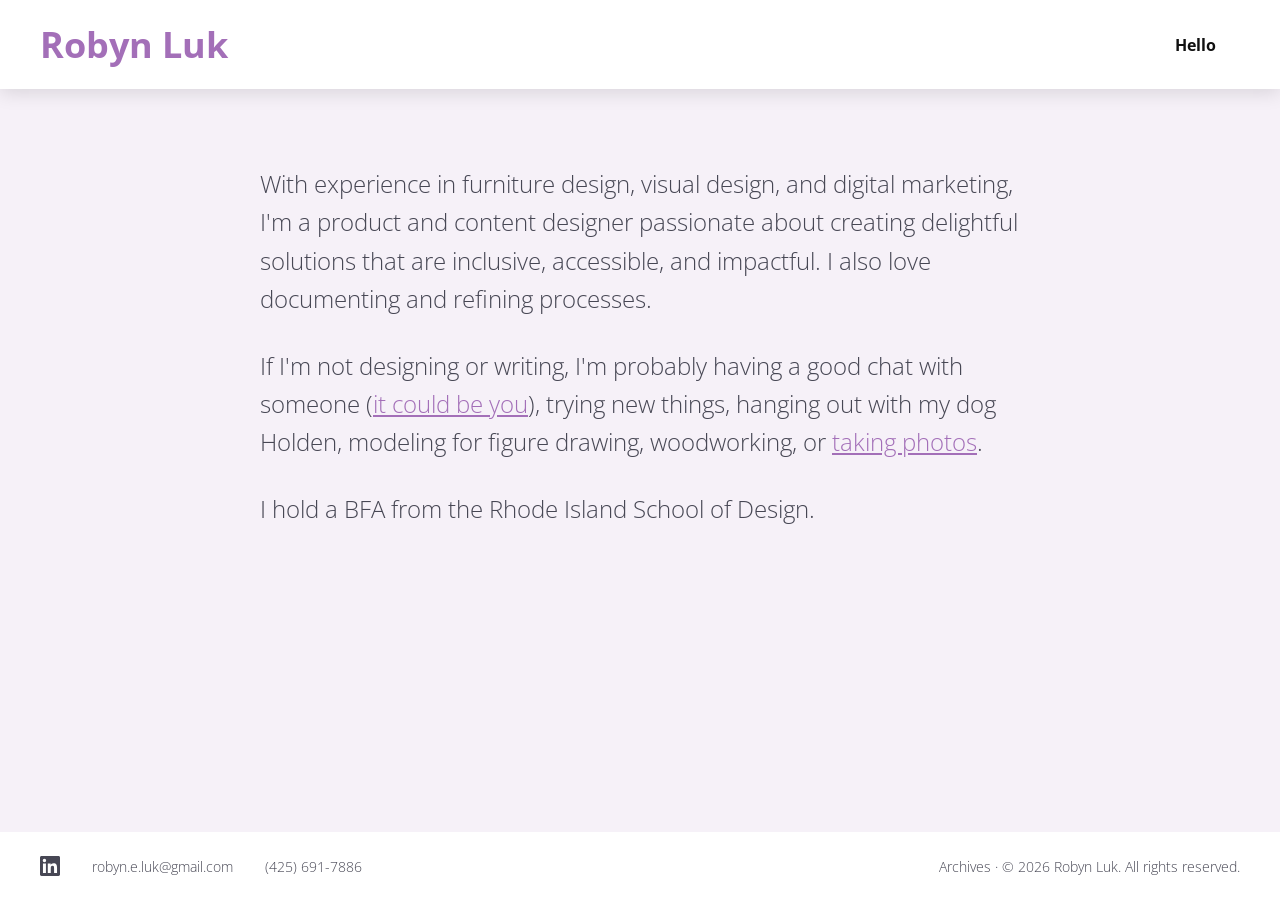
==== hello.html @ c34fe5bb "Initial commit: portfolio splash page word search" ====
<!doctype html>
<html lang="en">
<head>
<meta charset="UTF-8" />
<meta name="viewport" content="width=device-width, initial-scale=1.0" />
<title>Robyn Luk — Hello</title>
<link rel="preconnect" href="https://fonts.googleapis.com">
<link rel="preconnect" href="https://fonts.gstatic.com" crossorigin>
<link href="https://fonts.googleapis.com/css2?family=Open+Sans:wght@300;400;600;700;800&display=swap" rel="stylesheet">
<link rel="stylesheet" href="style.css">
</head>
<body>
<div class="page page--scroll">
  <header class="nav">
    <a class="nav__logo" href="index.html">Robyn Luk</a>
    <nav class="nav__links">
      <a class="pill" href="hello.html">Hello</a>
    </nav>
  </header>

  <main class="static-content">
    <div class="bio">
      <p>With experience in furniture design, visual design, and digital marketing, I'm a product and content designer passionate about creating delightful solutions that are inclusive, accessible, and impactful. I also love documenting and refining processes.</p>
      <p>If I'm not designing or writing, I'm probably having a good chat with someone (<a href="mailto:robyn.e.luk@gmail.com">it could be you</a>), trying new things, hanging out with my dog Holden, modeling for figure drawing, woodworking, or <a href="http://robynlukphotography.tumblr.com" target="_blank" rel="noopener">taking photos</a>.</p>
      <p>I hold a BFA from the Rhode Island School of Design.</p>
    </div>
  </main>

  <footer class="site-footer">
    <div class="site-footer__contact">
      <a href="https://www.linkedin.com/in/robyn-luk-3834b85a" target="_blank" rel="noopener" aria-label="LinkedIn">
        <svg width="20" height="20" viewBox="0 0 24 24" fill="currentColor" aria-hidden="true"><path d="M20.447 20.452h-3.554v-5.569c0-1.328-.027-3.037-1.852-3.037-1.853 0-2.136 1.445-2.136 2.939v5.667H9.351V9h3.414v1.561h.046c.477-.9 1.637-1.85 3.37-1.85 3.601 0 4.267 2.37 4.267 5.455v6.286zM5.337 7.433a2.062 2.062 0 1 1 0-4.124 2.062 2.062 0 0 1 0 4.124zM7.114 20.452H3.558V9h3.556v11.452zM22.225 0H1.771C.792 0 0 .774 0 1.729v20.542C0 23.227.792 24 1.771 24h20.451C23.2 24 24 23.227 24 22.271V1.729C24 .774 23.2 0 22.222 0h.003z"/></svg>
      </a>
      <a href="mailto:robyn.e.luk@gmail.com">robyn.e.luk@gmail.com</a>
      <a href="tel:+14256917886">(425) 691-7886</a>
    </div>
    <p class="site-footer__copyright"><a href="https://www.cargocollective.com/robynluk" target="_blank" rel="noopener">Archives</a> &middot; &copy; 2026 Robyn Luk. All rights reserved.</p>
  </footer>
</div>
</body>
</html>
---- style.css ----
/* Arca Majora 3 (Bold) is a commercial display font (OH no Type Co) — not
   available via Google Fonts. Drop a licensed woff2 file at assets/fonts/
   (see that folder's README) and this will pick it up automatically; until
   then the logo falls back to Poppins/Open Sans. */
@font-face {
  font-family: "Arca Majora 3";
  src: url("assets/fonts/ArcaMajora3-Bold.woff2") format("woff2");
  font-weight: 700;
  font-display: swap;
}

:root {
  --purple: #A36FB8;
  --purple-soft: rgba(163, 111, 184, 0.12);
  --ink: #474754;
  --bg: #f5f2fa;
  --grid-bg: #F6F1F8;
}

* { box-sizing: border-box; }

html, body {
  margin: 0;
  height: 100%;
  background: var(--bg);
  color: var(--ink);
  font-family: 'Open Sans', sans-serif;
}

.page {
  height: 100vh;
  display: flex;
  flex-direction: column;
  gap: 20px;
  overflow: hidden;
}

/* Used by pages whose content is naturally longer than one viewport (bio)
   — same nav/footer chrome as the home page, but scrolls normally instead
   of forcing everything above the fold. */
.page--scroll {
  height: auto;
  min-height: 100vh;
  overflow: visible;
  gap: 0;
}

.static-content {
  flex: 1 1 auto;
  background: var(--grid-bg);
  padding: 76px 56px 56px;
  display: flex;
  justify-content: center;
}

.bio {
  max-width: 760px;
  width: 100%;
  font-family: 'Open Sans', sans-serif;
  font-weight: 300;
  font-size: 24px;
  line-height: 1.6;
  color: var(--ink);
}

.bio p {
  margin: 0 0 28px;
}

.bio a {
  color: var(--purple);
  text-decoration: underline;
}

.nav {
  flex: 0 0 auto;
  display: flex;
  align-items: center;
  justify-content: space-between;
  padding: 20px 40px;
  background: #fff;
  box-shadow: 0px 4px 18px 0px rgba(0, 0, 0, 0.12);
  position: relative;
  z-index: 5;
}

.nav__logo {
  font-family: "Arca Majora 3", "Poppins", "Open Sans", sans-serif;
  font-weight: 700;
  font-size: 36px;
  color: var(--purple);
  text-decoration: none;
  transition: color 0.15s ease;
}

.nav__logo:hover {
  color: #111;
}

.nav__links {
  display: flex;
  gap: 12px;
}

.pill {
  padding: 10px 24px;
  border-radius: 100px;
  background: #fff;
  color: #111;
  font-weight: 700;
  text-decoration: none;
  transition: color 0.15s ease;
}

.pill:hover {
  color: var(--purple);
}

.tagline {
  flex: 0 0 auto;
  margin: 56px 0 0;
  padding: 0 56px;
  text-align: center;
  font-family: 'Open Sans', sans-serif;
  font-weight: 300;
  font-size: 32px;
  line-height: 1.4;
  color: var(--ink);
}

.tagline a {
  color: var(--purple);
  text-decoration: underline;
}

.puzzle-area {
  flex: 1 1 auto;
  min-height: 0;
  display: flex;
  align-items: flex-start;
  justify-content: center;
  /* This copy's layout puts the grid directly above the footer (no toggle in
     between), so its trailing gap is bumped to match the nav-to-intro gap. */
  padding: 0 56px 56px;
  background: var(--grid-bg);
}

.grid-wrap {
  position: relative;
}

.grid-wrap.is-interactive {
  cursor: url("[data-uri]") 12 19, pointer;
}

.letters {
  display: grid;
}

.letters .cell {
  position: relative;
  display: flex;
  align-items: center;
  justify-content: center;
  font-weight: 300;
  text-transform: uppercase;
  color: var(--ink);
  user-select: none;
  border-radius: 6px;
  transition: background 0.15s ease, transform 0.15s ease;
}

.letters .cell.is-shake {
  animation: shake 0.3s ease;
}

@keyframes shake {
  0%, 100% { transform: translateX(0); }
  25% { transform: translateX(-3px); }
  75% { transform: translateX(3px); }
}

.overlay {
  position: absolute;
  top: 0;
  left: 0;
  overflow: visible;
  pointer-events: none;
}

.overlay .capsule {
  fill: var(--purple);
  fill-opacity: 0;
  stroke: var(--purple);
  stroke-width: 1.75;
  transition: fill-opacity 1.4s ease-out;
}

.overlay .capsule.is-filled {
  fill-opacity: 0.1;
}

.overlay .drag-line {
  stroke: var(--purple);
  stroke-width: 3;
  stroke-linecap: round;
  opacity: 0;
}

.bottom-bar {
  flex: 0 0 auto;
  display: flex;
  flex-direction: column;
  align-items: center;
  gap: 30px;
  padding: 0 24px;
}

.site-footer {
  flex: 0 0 auto;
  display: flex;
  flex-direction: row;
  align-items: center;
  justify-content: space-between;
  gap: 24px;
  padding: 24px 40px;
  background: #fff;
  font-family: 'Open Sans', sans-serif;
  font-weight: 300;
  font-size: 14px;
  color: var(--ink);
}

.site-footer__copyright {
  margin: 0;
}

.site-footer__copyright a {
  color: var(--ink);
  text-decoration: none;
}

.site-footer__copyright a:hover {
  color: var(--purple);
}

.site-footer__contact {
  display: flex;
  align-items: center;
  gap: 32px;
}

.site-footer__contact a {
  color: var(--ink);
  text-decoration: none;
  display: flex;
  align-items: center;
}

.site-footer__contact a:hover {
  color: var(--purple);
}

.toggle {
  display: inline-flex;
  border: 2px solid var(--purple);
  border-radius: 100px;
  padding: 4px;
  gap: 4px;
  background: #fff;
}

.toggle__option {
  border: none;
  background: transparent;
  color: var(--purple);
  font-family: inherit;
  font-weight: 700;
  padding: 10px 20px;
  border-radius: 100px;
  cursor: pointer;
  font-size: 14px;
  transition: background 0.2s ease, color 0.2s ease;
}

.toggle__option.is-active {
  background: var(--purple);
  color: #fff;
}

.checklist {
  display: flex;
  flex-wrap: nowrap;
  align-items: center;
  gap: 20px;
  justify-content: center;
}

.checklist .chip {
  color: var(--purple);
  font-size: 12px;
  font-weight: 700;
  text-transform: uppercase;
}

.checklist .chip.is-found {
  text-decoration: line-through;
  opacity: 0.45;
}

.modal {
  position: fixed;
  inset: 0;
  background: rgba(30, 20, 45, 0.55);
  display: flex;
  align-items: center;
  justify-content: center;
  z-index: 50;
}

.modal[hidden] {
  display: none;
}

.modal__card {
  background: #fff;
  border-radius: 20px;
  padding: 32px 40px;
  text-align: center;
  max-width: 480px;
  width: 90%;
  min-height: 224px;
  display: flex;
  flex-direction: column;
  justify-content: center;
}

.modal__card h2 {
  color: var(--ink);
  margin: 0 0 8px;
}

.modal__restart {
  align-self: center;
  margin-top: 8px;
  padding: 10px 24px;
  border-radius: 100px;
  border: none;
  background: var(--purple);
  color: #fff;
  font-weight: 700;
  cursor: pointer;
}
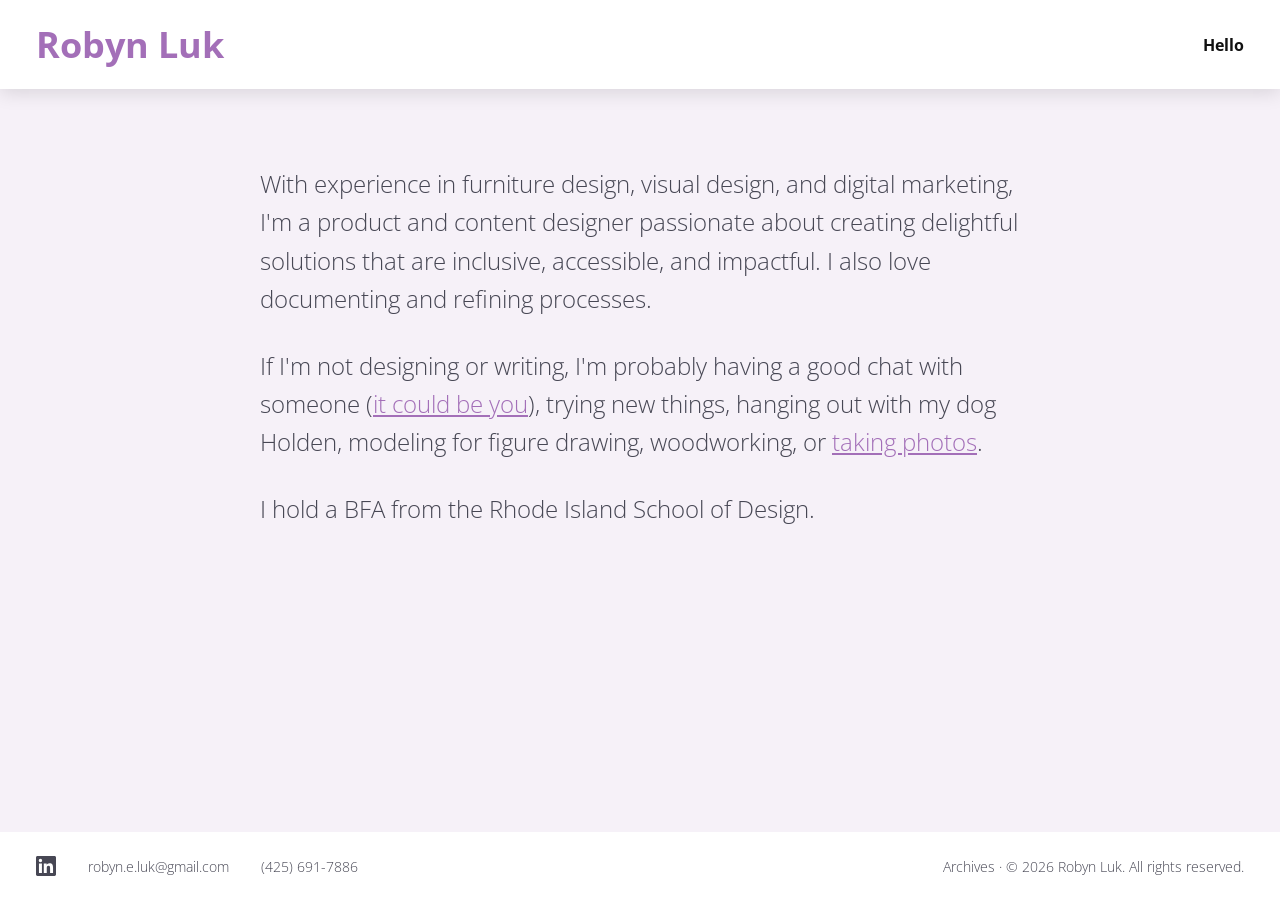
==== commit 30c323cf: "Add mobile/tablet responsiveness and polish dialog/nav/footer copy - Add tablet and mobile breakpoin" ====
--- a/hello.html
+++ b/hello.html
@@ -22,7 +22,7 @@
     <div class="bio">
       <p>With experience in furniture design, visual design, and digital marketing, I'm a product and content designer passionate about creating delightful solutions that are inclusive, accessible, and impactful. I also love documenting and refining processes.</p>
       <p>If I'm not designing or writing, I'm probably having a good chat with someone (<a href="mailto:robyn.e.luk@gmail.com">it could be you</a>), trying new things, hanging out with my dog Holden, modeling for figure drawing, woodworking, or <a href="http://robynlukphotography.tumblr.com" target="_blank" rel="noopener">taking photos</a>.</p>
-      <p>I hold a BFA from the Rhode Island School of Design.</p>
+      <p>I hold a BFA from the Rhode Island School of Design.</p>
     </div>
   </main>
 
--- a/style.css
+++ b/style.css
@@ -77,7 +77,11 @@
   display: flex;
   align-items: center;
   justify-content: space-between;
-  padding: 20px 40px;
+  /* Right side is 24px tighter than the left: .pill's own 24px horizontal
+     padding insets "Hello"'s visible text from its box edge, so trimming
+     the box's own right inset by that much lines the visible text up at
+     the same 36px inset as the logo's text on the left. */
+  padding: 20px 12px 20px 36px;
   background: #fff;
   box-shadow: 0px 4px 18px 0px rgba(0, 0, 0, 0.12);
   position: relative;
@@ -223,7 +227,7 @@
   align-items: center;
   justify-content: space-between;
   gap: 24px;
-  padding: 24px 40px;
+  padding: 24px 36px;
   background: #fff;
   font-family: 'Open Sans', sans-serif;
   font-weight: 300;
@@ -290,7 +294,7 @@
 
 .checklist {
   display: flex;
-  flex-wrap: nowrap;
+  flex-wrap: wrap;
   align-items: center;
   gap: 20px;
   justify-content: center;
@@ -351,3 +355,110 @@
   font-weight: 700;
   cursor: pointer;
 }
+
+/* Tablet: the desktop layout's fixed 56px/40px side paddings are too wide
+   once the viewport itself shrinks toward this range — everything else
+   (100vh/overflow:hidden, single-row toggle/checklist/footer) still fits,
+   so only side padding gets dialed back here. */
+@media (max-width: 1024px) {
+  .tagline {
+    padding: 0 28px;
+  }
+
+  .puzzle-area {
+    padding: 0 28px 28px;
+  }
+
+  .static-content {
+    padding: 56px 28px 28px;
+  }
+
+  .bottom-bar {
+    padding: 0 16px;
+  }
+}
+
+/* Mobile: the desktop layout genuinely breaks below this width (grid runs
+   off-screen, toggle/checklist/footer rows have nowhere to wrap), so this
+   switches to a normal scrolling page with tighter, stacked chrome. The
+   grid itself also gets narrower/taller dimensions, set responsively in
+   js/main.js (ROWS/COLS), to match this breakpoint. */
+@media (max-width: 640px) {
+  .page {
+    height: auto;
+    min-height: 100vh;
+    overflow: visible;
+    gap: 12px;
+  }
+
+  .nav {
+    padding: 12px 0;
+  }
+
+  .nav__logo {
+    /* .pill's own 24px horizontal padding insets "Hello"'s visible text
+       further from the edge than the logo's bare text — match it so both
+       read as equally far from the edge, not lopsided. */
+    margin-left: 24px;
+    font-size: 24px;
+  }
+
+  .tagline {
+    margin: 20px 0 0;
+    padding: 0 12px;
+    font-size: 20px;
+  }
+
+  .puzzle-area {
+    padding: 0 12px 12px;
+  }
+
+  .static-content {
+    padding: 20px 12px;
+  }
+
+  .bio {
+    font-size: 16px;
+  }
+
+  .bottom-bar {
+    padding: 0 12px;
+    gap: 16px;
+  }
+
+  .toggle {
+    width: 100%;
+    max-width: 320px;
+  }
+
+  .toggle__option {
+    flex: 1;
+    font-size: 12px;
+    padding: 10px 8px;
+  }
+
+  .checklist {
+    flex-wrap: wrap;
+    gap: 10px 16px;
+  }
+
+  /* Centered rather than left-hugged — a left-aligned stack of "contact
+     row, then copyright" read like an accident, not a deliberate layout. */
+  .site-footer {
+    flex-direction: column;
+    align-items: center;
+    text-align: center;
+    gap: 12px;
+    padding: 20px 12px;
+  }
+
+  .site-footer__contact {
+    flex-wrap: wrap;
+    justify-content: center;
+    gap: 16px;
+  }
+
+  .modal__card {
+    padding: 24px;
+  }
+}
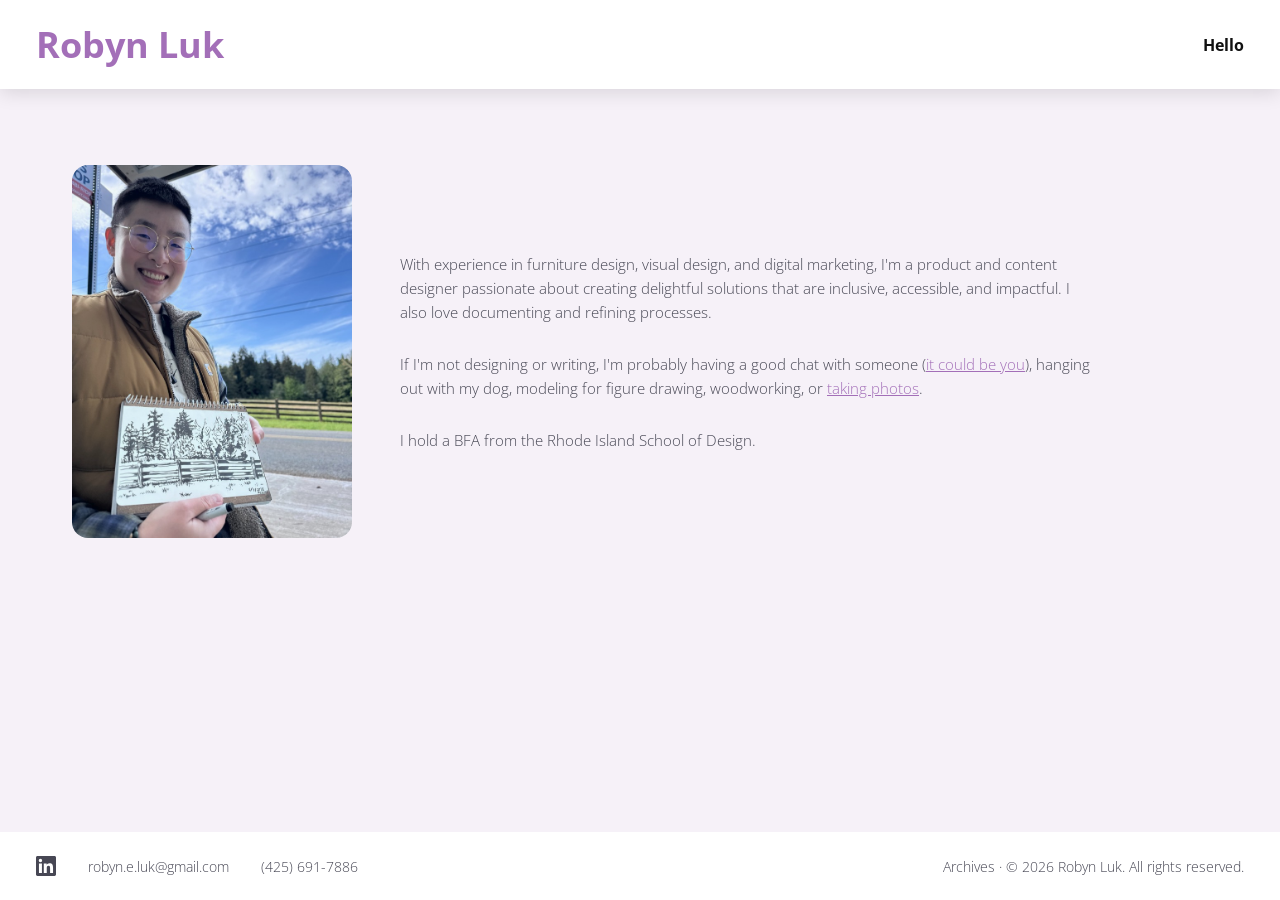
==== commit a98f398c: "Add bio photo to Hello page and polish mobile/tablet responsiveness Adds a personal photo alongside " ====
--- a/hello.html
+++ b/hello.html
@@ -19,10 +19,15 @@
   </header>
 
   <main class="static-content">
-    <div class="bio">
-      <p>With experience in furniture design, visual design, and digital marketing, I'm a product and content designer passionate about creating delightful solutions that are inclusive, accessible, and impactful. I also love documenting and refining processes.</p>
-      <p>If I'm not designing or writing, I'm probably having a good chat with someone (<a href="mailto:robyn.e.luk@gmail.com">it could be you</a>), trying new things, hanging out with my dog Holden, modeling for figure drawing, woodworking, or <a href="http://robynlukphotography.tumblr.com" target="_blank" rel="noopener">taking photos</a>.</p>
-      <p>I hold a BFA from the Rhode Island School of Design.</p>
+    <div class="bio-layout">
+      <figure class="bio-photo">
+        <img src="assets/img/sketching.jpg" width="675" height="900" alt="Robyn holding up a pen-and-ink sketchbook drawing of trees and a fence, at a bus stop on a sunny day" />
+      </figure>
+      <div class="bio">
+        <p>With experience in furniture design, visual design, and digital marketing, I'm a product and content designer passionate about creating delightful solutions that are inclusive, accessible, and impactful. I also love documenting and refining processes.</p>
+        <p>If I'm not designing or writing, I'm probably having a good chat with someone (<a href="mailto:robyn.e.luk@gmail.com">it could be you</a>), hanging out with my dog, modeling for figure drawing, woodworking, or <a href="http://robynlukphotography.tumblr.com" target="_blank" rel="noopener">taking photos</a>.</p>
+        <p>I hold a BFA from the Rhode Island School of Design.</p>
+      </div>
     </div>
   </main>
 
--- a/style.css
+++ b/style.css
@@ -48,23 +48,63 @@
 .static-content {
   flex: 1 1 auto;
   background: var(--grid-bg);
-  padding: 76px 56px 56px;
+  padding: 76px 72px 56px;
   display: flex;
   justify-content: center;
+  /* Without this, flex's default align-items:stretch makes .bio-layout
+     fill the section's full height instead of just its content height —
+     which then breaks .bio's vertical centering against the photo, since
+     it'd be centering within that oversized stretched box instead. */
+  align-items: flex-start;
+}
+
+.bio-layout {
+  display: flex;
+  align-items: flex-start;
+  gap: 48px;
+  /* No width:100% here on purpose — .bio-layout should shrink-wrap its
+     content (photo + gap + .bio's own capped width) so .static-content's
+     justify-content:center actually centers the whole photo+text unit as
+     a group, instead of stretching edge-to-edge and leaving the content
+     stuck flush against the left side of that wide box. */
+}
+
+.bio-photo {
+  flex: 0 0 280px;
+  margin: 0;
+}
+
+.bio-photo img {
+  width: 100%;
+  height: auto;
+  border-radius: 16px;
+  display: block;
 }
 
 .bio {
-  max-width: 760px;
+  flex: 1 1 auto;
+  align-self: center;
+  max-width: 700px;
   width: 100%;
   font-family: 'Open Sans', sans-serif;
   font-weight: 300;
-  font-size: 24px;
+  font-size: 15px;
   line-height: 1.6;
   color: var(--ink);
 }
 
 .bio p {
   margin: 0 0 28px;
+}
+
+/* Without this, the last paragraph's own bottom margin still counts toward
+   .bio's total box height with no visible content to show for it — since
+   .bio is vertically centered as a whole box (align-self:center, below),
+   that invisible trailing space pushes the actually-visible text above
+   true center. Removing it is what makes the centering correct, not a
+   nudge value. */
+.bio p:last-child {
+  margin-bottom: 0;
 }
 
 .bio a {
@@ -132,6 +172,13 @@
   color: var(--ink);
 }
 
+/* Forces "Email me." onto its own line only where it's needed to avoid a
+   widow/orphan (mobile) — hidden by default so tablet/desktop keep their
+   natural (already widow-free) wrap instead of an unnecessary extra line. */
+.tagline .mobile-break {
+  display: none;
+}
+
 .tagline a {
   color: var(--purple);
   text-decoration: underline;
@@ -370,7 +417,19 @@
   }
 
   .static-content {
-    padding: 56px 28px 28px;
+    padding: 56px 72px 28px;
+  }
+
+  /* Narrower tablet widths squeeze .bio's column enough that its text can
+     wrap taller than the photo, breaking the vertical-centering — the
+     smaller font trims line count to compensate for the wider gap here,
+     without touching the photo itself. */
+  .bio-layout {
+    gap: 40px;
+  }
+
+  .bio {
+    font-size: 14px;
   }
 
   .bottom-bar {
@@ -405,20 +464,43 @@
 
   .tagline {
     margin: 20px 0 0;
-    padding: 0 12px;
+    padding: 0 24px;
     font-size: 20px;
   }
 
+  .tagline .mobile-break {
+    display: inline;
+  }
+
   .puzzle-area {
-    padding: 0 12px 12px;
+    padding: 0 24px 24px;
   }
 
   .static-content {
-    padding: 20px 12px;
-  }
-
+    padding: 24px 24px;
+  }
+
+  .bio-layout {
+    flex-direction: column;
+    align-items: center;
+    gap: 24px;
+  }
+
+  .bio-photo {
+    flex: 0 0 auto;
+    max-width: 180px;
+    width: 100%;
+    /* Cancel the desktop/tablet optical-alignment nudge — mobile stacks
+       the photo above the text, so there's no baseline to align against,
+       and this keeps the top/side/gap spacing genuinely equal. */
+    margin: 0;
+  }
+
+  /* Tablet's 14px font-size override would otherwise cascade down here
+     too, reintroducing a size jump across the breakpoint that was
+     deliberately removed earlier. */
   .bio {
-    font-size: 16px;
+    font-size: 15px;
   }
 
   .bottom-bar {
@@ -448,8 +530,8 @@
     flex-direction: column;
     align-items: center;
     text-align: center;
-    gap: 12px;
-    padding: 20px 12px;
+    gap: 8px;
+    padding: 24px 12px;
   }
 
   .site-footer__contact {
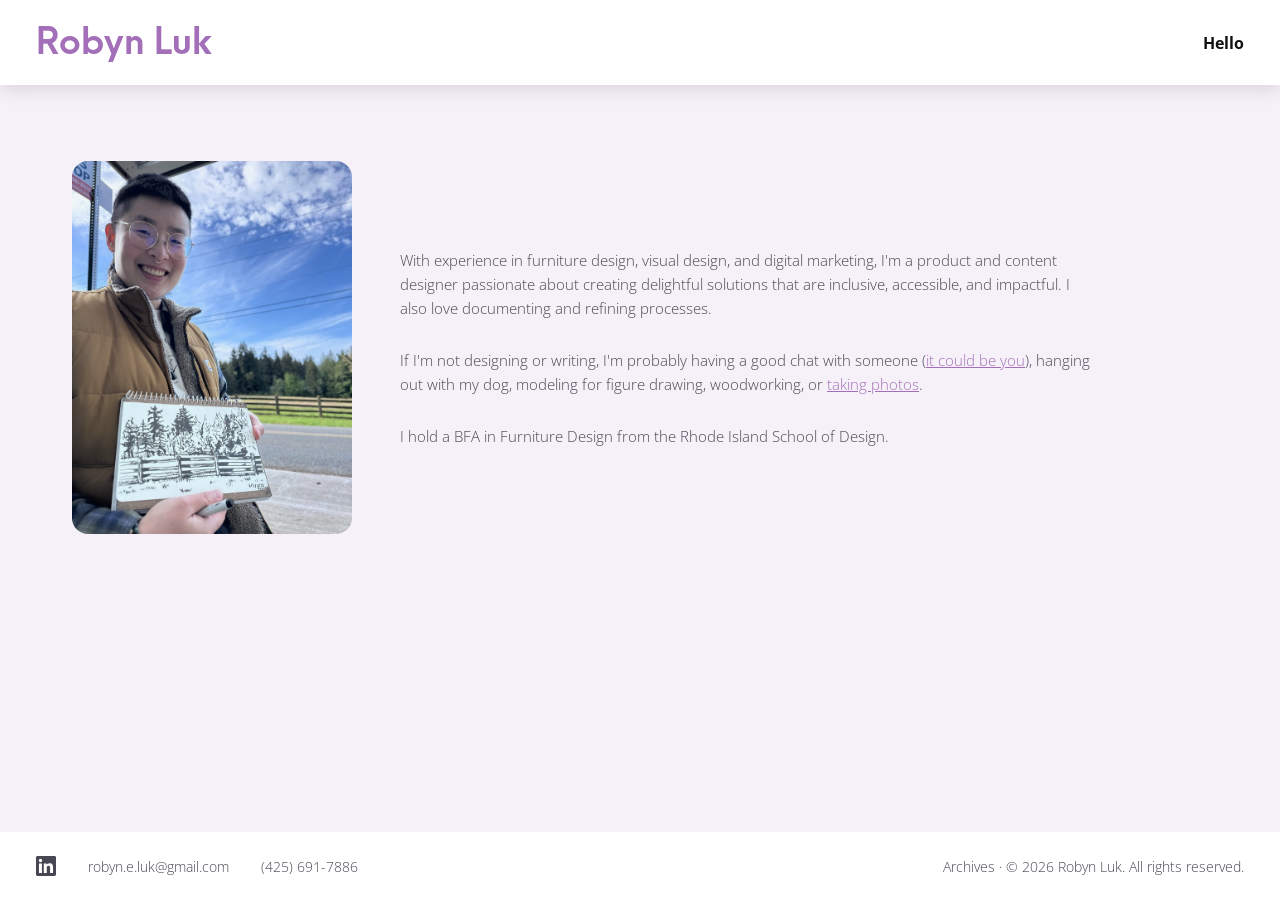
==== commit 20af67f1: "Specify Furniture Design as BFA concentration in bio copy" ====
--- a/hello.html
+++ b/hello.html
@@ -26,7 +26,7 @@
       <div class="bio">
         <p>With experience in furniture design, visual design, and digital marketing, I'm a product and content designer passionate about creating delightful solutions that are inclusive, accessible, and impactful. I also love documenting and refining processes.</p>
         <p>If I'm not designing or writing, I'm probably having a good chat with someone (<a href="mailto:robyn.e.luk@gmail.com">it could be you</a>), hanging out with my dog, modeling for figure drawing, woodworking, or <a href="http://robynlukphotography.tumblr.com" target="_blank" rel="noopener">taking photos</a>.</p>
-        <p>I hold a BFA from the Rhode Island School of Design.</p>
+        <p>I hold a BFA in Furniture Design from the Rhode Island School of Design.</p>
       </div>
     </div>
   </main>
--- a/style.css
+++ b/style.css
@@ -1,7 +1,5 @@
-/* Arca Majora 3 (Bold) is a commercial display font (OH no Type Co) — not
-   available via Google Fonts. Drop a licensed woff2 file at assets/fonts/
-   (see that folder's README) and this will pick it up automatically; until
-   then the logo falls back to Poppins/Open Sans. */
+/* Arca Majora 3 (Bold) is a commercial display font (OH no Type Co),
+   licensed and included here as assets/fonts/ArcaMajora3-Bold.woff2. */
 @font-face {
   font-family: "Arca Majora 3";
   src: url("assets/fonts/ArcaMajora3-Bold.woff2") format("woff2");
@@ -122,6 +120,14 @@
      the box's own right inset by that much lines the visible text up at
      the same 36px inset as the logo's text on the left. */
   padding: 20px 12px 20px 36px;
+  /* Without a fixed height, the nav's box height is derived from the
+     logo text's rendered line height — which measurably differs by a few
+     px between the very first paint and its settled state (web font
+     metrics settling in), causing the whole nav to visibly grow/shrink
+     once on load. A fixed height (matching the settled state, confirmed
+     via direct measurement) keeps the box stable regardless; contents
+     stay vertically centered within it via align-items:center above. */
+  height: 85px;
   background: #fff;
   box-shadow: 0px 4px 18px 0px rgba(0, 0, 0, 0.12);
   position: relative;
@@ -258,6 +264,16 @@
   opacity: 0;
 }
 
+/* Stands in for .drag-line's zero-length "dot" on mobile, where that dot's
+   fixed 3px size reads as basically invisible — an actual circle around
+   the first selected letter instead. */
+.overlay .start-circle {
+  fill: none;
+  stroke: var(--purple);
+  stroke-width: 2;
+  opacity: 0;
+}
+
 .bottom-bar {
   flex: 0 0 auto;
   display: flex;
@@ -345,6 +361,22 @@
   align-items: center;
   gap: 20px;
   justify-content: center;
+  /* The checklist ships empty in the HTML and only gets its chips from
+     main.js a moment later — without a reserved height, that first empty
+     frame gives .puzzle-area extra room it then has to give back once the
+     chips land, visible as the grid shrinking right after load. Reserving
+     the settled single-row height here (measured directly) up front
+     avoids that handoff entirely. */
+  min-height: 17px;
+}
+
+/* Auto mode's checklist stays present but invisible — on desktop/tablet
+   its space must stay reserved too (cell size there is height-sensitive,
+   so removing the reservation would resize the grid on every mode
+   switch). Mobile overrides this to actually collapse the space instead
+   — see the mobile media query below. */
+.checklist.is-hidden {
+  visibility: hidden;
 }
 
 .checklist .chip {
@@ -408,6 +440,13 @@
    (100vh/overflow:hidden, single-row toggle/checklist/footer) still fits,
    so only side padding gets dialed back here. */
 @media (max-width: 1024px) {
+  /* Lighter than the desktop stroke — on touch devices (tablet and mobile,
+     both covered by this max-width) the default weight reads as a bit
+     heavy against the letters. */
+  .overlay .capsule {
+    stroke-width: 1.3;
+  }
+
   .tagline {
     padding: 0 28px;
   }
@@ -434,6 +473,12 @@
 
   .bottom-bar {
     padding: 0 16px;
+  }
+
+  /* Tablet widths wrap the checklist to more than one row — reserve that
+     settled height too (same reasoning as the base rule above). */
+  .checklist {
+    min-height: 53px;
   }
 }
 
@@ -452,6 +497,7 @@
 
   .nav {
     padding: 12px 0;
+    height: 66px;
   }
 
   .nav__logo {
@@ -472,8 +518,11 @@
     display: inline;
   }
 
+  /* Deliberately tighter than the nav/tagline's 24px inset above — the grid
+     benefits more from the extra width (bigger, more legible cells) than
+     it loses from being very slightly less aligned with the text above it. */
   .puzzle-area {
-    padding: 0 24px 24px;
+    padding: 0 13px 12px;
   }
 
   .static-content {
@@ -504,7 +553,9 @@
   }
 
   .bottom-bar {
-    padding: 0 12px;
+    /* Matches .puzzle-area's mobile side padding so the checklist and the
+       grid below it share the same horizontal insets. */
+    padding: 0 13px;
     gap: 16px;
   }
 
@@ -519,9 +570,30 @@
     padding: 10px 8px;
   }
 
+  /* flex-wrap's row-splitting is width-dependent — at some mobile widths
+     (e.g. iPhone 14, 390px) it fits 5 chips on the first row, stretching
+     nearly edge-to-edge; at others (e.g. iPhone SE, 375px) it naturally
+     wraps to 3 comfortable rows. A fixed 3-column grid makes the 3-row
+     layout deterministic across every mobile width instead of leaving it
+     up to how much happens to fit. */
   .checklist {
-    flex-wrap: wrap;
-    gap: 10px 16px;
+    display: grid;
+    grid-template-columns: repeat(3, 1fr);
+    justify-items: center;
+    align-items: center;
+    column-gap: 8px;
+    row-gap: 12px;
+    min-height: 108px;
+  }
+
+  /* Unlike desktop/tablet, mobile's grid cell size is driven purely by
+     available width (see fitToContainer in gridRenderer.js), not height —
+     so collapsing the checklist's reserved space here can never resize
+     the grid, only reposition it. This closes the gap above the grid in
+     auto mode; toggling to manual mode pushes the grid back down to
+     make room, with the grid itself staying pixel-identical throughout. */
+  .checklist.is-hidden {
+    display: none;
   }
 
   /* Centered rather than left-hugged — a left-aligned stack of "contact
@@ -534,6 +606,13 @@
     padding: 24px 12px;
   }
 
+  /* On the word-search page specifically (footer directly follows the
+     grid here, not on hello.html's bio layout), match the 32px nav-to-
+     tagline gap above — the flex gap alone only gives 12px otherwise. */
+  .puzzle-area + .site-footer {
+    margin-top: 20px;
+  }
+
   .site-footer__contact {
     flex-wrap: wrap;
     justify-content: center;
